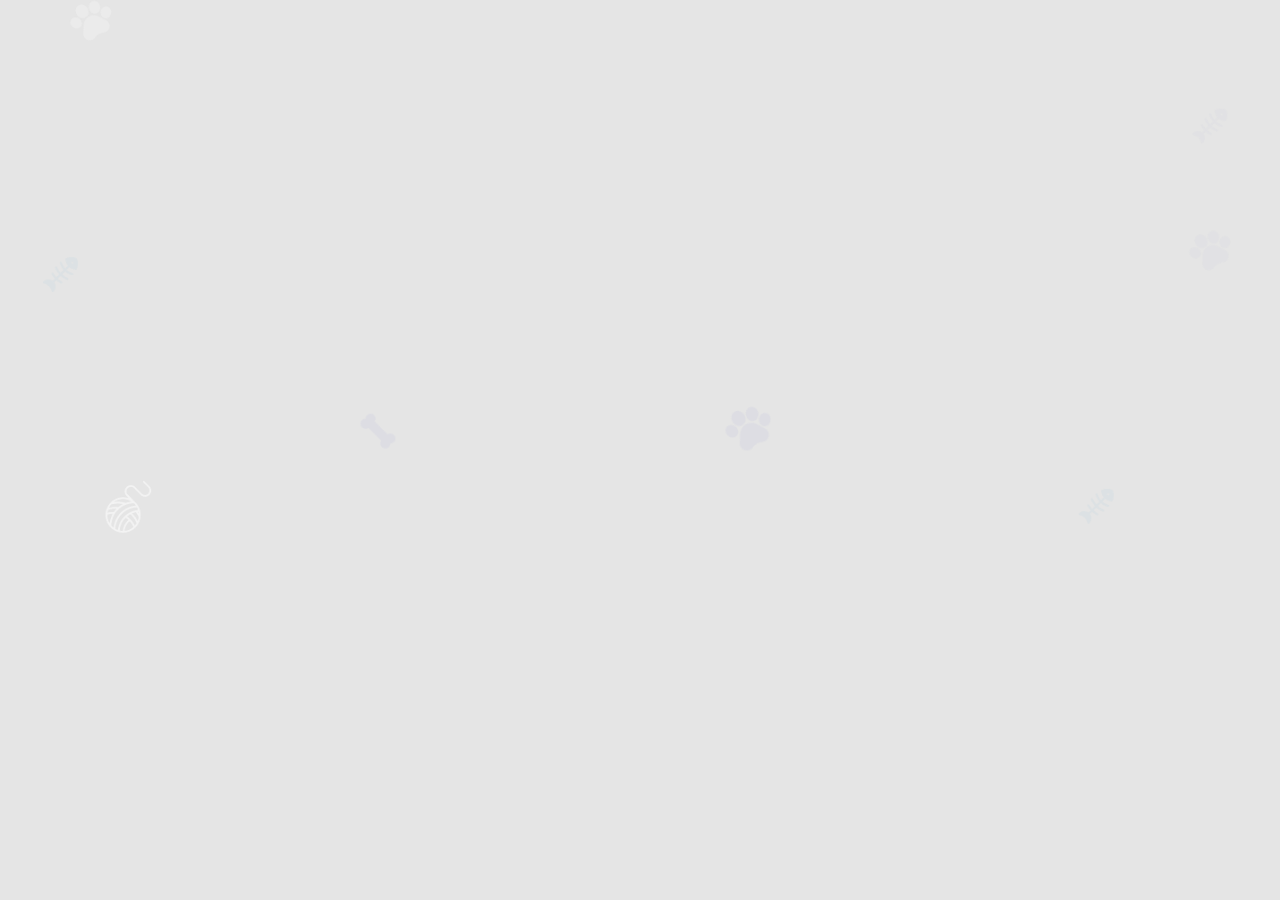
==== faqs.html @ dd7ba3a1 "Add page faqs" ====
<!DOCTYPE html>
<html lang="ru">
<head>
  <meta charset="UTF-8">
  <meta http-equiv="X-UA-Compatible" content="IE=edge">
  <meta name="viewport" content="width=device-width, initial-scale=1.0">
  <title>faqs</title>
  <link rel="stylesheet" href="./css/faqs.css">
  <link rel="stylesheet" href="./css/normalize.css">
</head>
<body>

  <section class="modal">
    <div class="container">

    </div>
  </section>

</body>
</html>
---- css/faqs.css ----
@font-face {
  font-family: "Futura PT", "Arial", sans-serif;
  src: url("../fonts/FuturaPT-Bold.woff2") format("woff2"),
      url("../fonts/FuturaPT-Bold.woff") format("woff");
}

@font-face {
  font-family: "Futura PT", "Arial", sans-serif;
  src: url("../fonts/FuturaPT-Light.woff2") format("woff2"),
      url("../fonts/FuturaPT-Light.woff") format("woff");
}

@font-face {
  font-family: "Futura PT", "Arial", sans-serif;
  src: url("../fonts/FuturaPT-Medium.woff2") format("woff2"),
      url("../fonts/FuturaPT-Medium.woff") format("woff");
}

html{
  box-sizing: border-box;
  scroll-behavior: smooth;
}

*,
::before,
::after{
  box-sizing: inherit;
}



body{
  padding: 0;
  margin: 0;
  font-family: "Futura PT";
  background-color: #E5E5E5;
  overflow-x: hidden;
  background-image: url(../img/bg.png);
  background-repeat: no-repeat;
  background-position: center;
  background-size: cover;
}

.visually-hidden {
  clip: rect(0 0 0 0);
  clip-path: inset(50%);
  height: 1px;
  overflow: hidden;
  position: absolute;
  white-space: nowrap;
  width: 1px;
}

.container{
  width: 100%;
  max-width: 1260px;
  padding-left: 20px;
  padding-right: 20px;
  margin-left: auto;
  margin-right: auto;
}

/* MODAL */

.modal{
  background: #FFFFFF;
  opacity: 0.9;
}
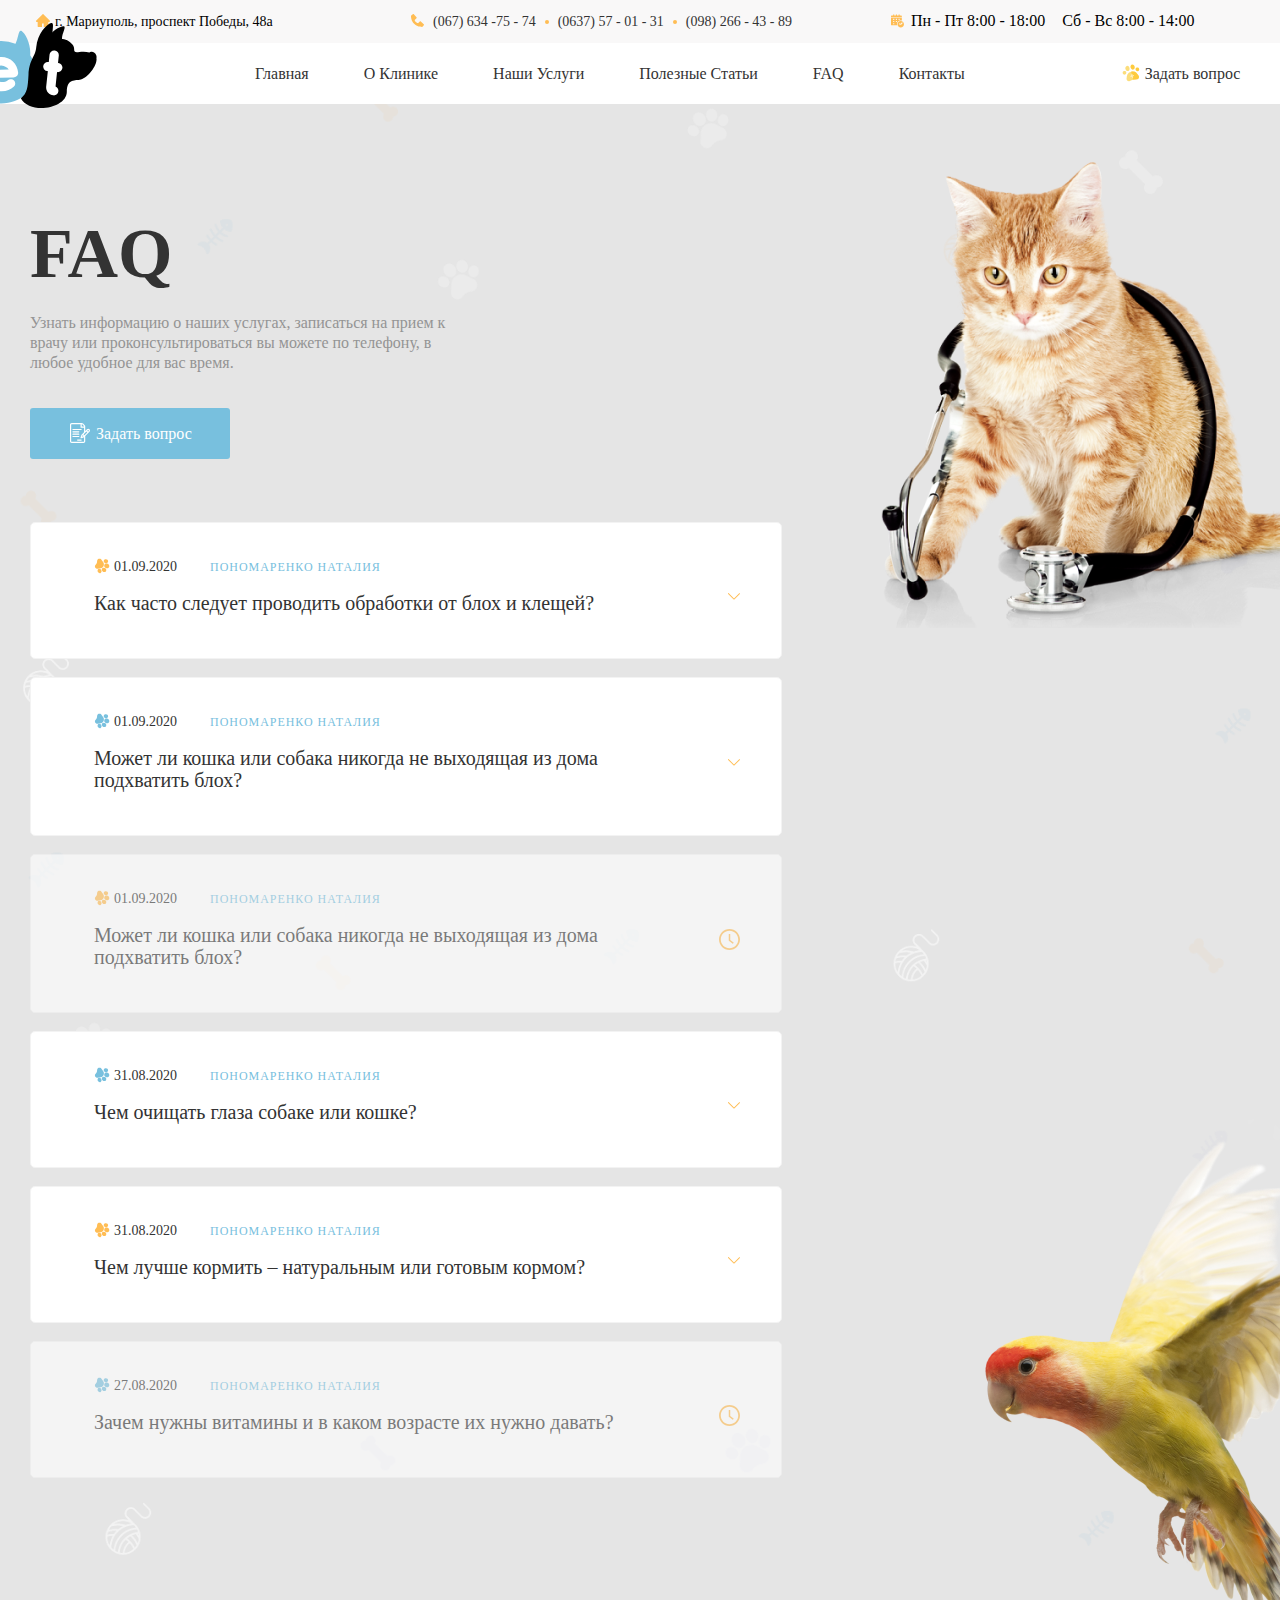
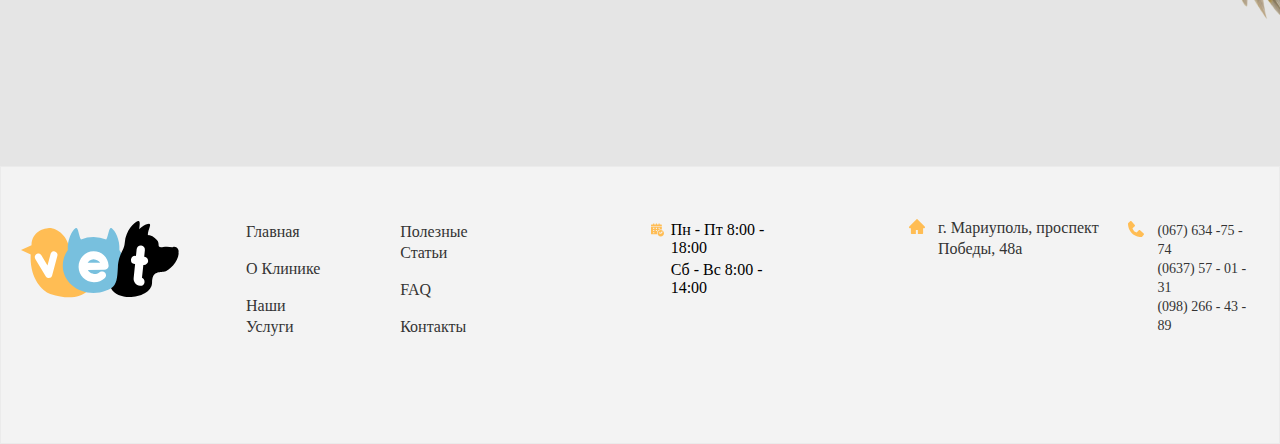
==== commit ea93894a: "finish page faq" ====
--- a/faqs.html
+++ b/faqs.html
@@ -10,11 +10,272 @@
 </head>
 <body>
 
-  <section class="modal">
-    <div class="container">
+  <header class="site-header">
+    <div class="header-top__wrapper">
+      <nav class="site-nav">
+        <div class="container">
+          <div class="header-top">
+            <address class="header-top__address">г. Мариуполь, проспект Победы, 48а</address>
+            <ul class="header-top__list">
+              <li class="header-top__item item-one">
+                <a href="tell:0676347574" class="header-top__link">(067) 634 -75 - 74</a>
+              </li>
+              <li class="header-top__item item">
+                <a href="tell:0637570131" class="header-top__link">(0637) 57 - 01 - 31</a>
+              </li>
+              <li class="header-top__item item">
+                <a href="tell:0982664389" class="header-top__link">(098) 266 - 43 - 89</a>
+              </li>
+            </ul>
+            <div class="header-top__time-wrapper">
+              <p class="header-top__time first-time">Пн - Пт 8:00 - 18:00</p>
+              <p class="header-top__time">Сб - Вс 8:00 - 14:00</p>
+            </div>
+          </div>
+        </div>
+      </nav>
+    </div>
+    <div class="header-bottom__wrapper">
+      <div class="header-bottom__container">
+        <a href="index.html" class="site-logo">
+          <img class="site-logo__img" src="./img/logo.svg" alt="site logo">
+        </a>
+
+        <ul class="header-bottom__list">
+          <li class="header-bottom__item">
+            <a href="index.html" class="header-bottom__link link-main">Главная</a>
+          </li>
+          <li class="header-bottom__item">
+            <a href="#" class="header-bottom__link">О Клинике</a>
+          </li>
+          <li class="header-bottom__item">
+            <a href="services.html" class="header-bottom__link link-our--services">Наши Услуги</a>
+          </li>
+          <li class="header-bottom__item">
+            <a href="#" class="header-bottom__link">Полезные Статьи</a>
+          </li>
+          <li class="header-bottom__item">
+            <a href="faqs.html" class="header-bottom__link">FAQ</a>
+          </li>
+          <li class="header-bottom__item">
+            <a href="#" class="header-bottom__link">Контакты</a>
+          </li>
+        </ul>
+
+        <a href="#" class="header-bottom__link-questions">
+          Задать вопрос
+        </a>
+      </div>
+    </div>
+  </header>
+
+  <main class="site-main">
+    <section class="site-hero">
+      <div class="container">
+        <div class="site-hero__contents">
+          <h1 class="site-hero__heading">FAQ</h1>
+          <p class="site-hero__text">
+            Узнать информацию о наших услугах, записаться на прием к врачу или проконсультироваться вы можете по телефону, в любое удобное для вас время.
+          </p>
+          <button class="js-modal-open" type="button">Задать вопрос</button>
+
+        </div>
+
+        <div class="list-wrapper">
+          <ul class="list">
+
+            <li class="list-item">
+              <div class="item-content--wrapper">
+                <div class="time-wrapper">
+                  <time class="list-time" datetime="2020-09-01">01.09.2020</time>
+                  <p class="list-text">Пономаренко Наталия</p>
+                </div>
+                <div class="heading-wrapper">
+                  <h3 class="list-title">
+                    Как часто следует проводить обработки от блох и клещей?
+                  </h3>
+                  <button class="list-button" type="button"></button>
+                </div>
+              </div>
+            </li>
+
+            <li class="list-item">
+              <div class="item-content--wrapper">
+                <div class="time-wrapper">
+                  <time class="list-time time" datetime="2020-09-01">01.09.2020</time>
+                  <p class="list-text">Пономаренко Наталия</p>
+                </div>
+                <div class="heading-wrapper">
+                  <h3 class="list-title">
+                    Может ли кошка или собака никогда не выходящая из дома подхватить блох?
+                  </h3>
+                  <button class="list-button" type="button"></button>
+                </div>
+              </div>
+            </li>
+
+            <li class="list-item disabled">
+              <div class="item-content--wrapper">
+                <div class="time-wrapper">
+                  <time class="list-time" datetime="2020-09-01">01.09.2020</time>
+                  <p class="list-text">Пономаренко Наталия</p>
+                </div>
+                <div class="heading-wrapper">
+                  <h3 class="list-title">
+                    Может ли кошка или собака никогда не выходящая из дома подхватить блох?
+                  </h3>
+                  <button class="list-button btn" type="button"></button>
+                </div>
+              </div>
+            </li>
+
+            <li class="list-item">
+              <div class="item-content--wrapper">
+                <div class="time-wrapper">
+                  <time class="list-time time" datetime="2020-09-01">31.08.2020</time>
+                  <p class="list-text">Пономаренко Наталия</p>
+                </div>
+                <div class="heading-wrapper">
+                  <h3 class="list-title">
+                    Чем очищать глаза собаке или кошке?
+                  </h3>
+                  <button class="list-button" type="button"></button>
+                </div>
+              </div>
+            </li>
+
+            <li class="list-item">
+              <div class="item-content--wrapper">
+                <div class="time-wrapper">
+                  <time class="list-time" datetime="2020-09-01">31.08.2020</time>
+                  <p class="list-text">Пономаренко Наталия</p>
+                </div>
+                <div class="heading-wrapper">
+                  <h3 class="list-title">
+                    Чем лучше кормить – натуральным или готовым кормом?
+                  </h3>
+                  <button class="list-button" type="button"></button>
+                </div>
+              </div>
+            </li>
+
+            <li class="list-item disabled">
+              <div class="item-content--wrapper">
+                <div class="time-wrapper">
+                  <time class="list-time time" datetime="2020-09-01">27.08.2020</time>
+                  <p class="list-text">Пономаренко Наталия</p>
+                </div>
+                <div class="heading-wrapper">
+                  <h3 class="list-title">
+                    Зачем нужны витамины и в каком возрасте их нужно давать?
+                  </h3>
+                  <button class="list-button btn" type="button"></button>
+                </div>
+              </div>
+            </li>
+
+          </ul>
+        </div>
+      </div>
+    </section>
+
+  </main>
+
+
+  <footer class="site-footer">
+    <div class="footer-container">
+      <div class="site-footer__content-wrapper">
+
+        <a href="#" class="footer-logo-link">
+          <img class="footer-logo__img" src="./img/logo.svg" alt="site logo" width="158" height="77">
+        </a>
+
+        <ul class="footer-list__one">
+          <li class="footer-list__item">
+            <a href="index.html" class="footer-list__link">Главная</a>
+          </li>
+          <li class="footer-list__item">
+            <a href="#" class="footer-list__link">О Клинике</a>
+          </li>
+          <li class="footer-list__item">
+            <a href="services.html" class="footer-list__link">Наши Услуги</a>
+          </li>
+        </ul>
+
+        <ul class="footer-list__one">
+          <li class="footer-list__item">
+            <a href="#" class="footer-list__link">Полезные Статьи</a>
+          </li>
+          <li class="footer-list__item">
+            <a href="#" class="footer-list__link">FAQ</a>
+          </li>
+          <li class="footer-list__item">
+            <a href="#" class="footer-list__link">Контакты</a>
+          </li>
+        </ul>
+
+        <ul class="footer-list__three">
+          <li class="list-three__item">
+            <p class="header-top__time first-time">Пн - Пт 8:00 - 18:00</p>
+          </li>
+          <li class="list-three__item">
+            <p class="header-top__time">Сб - Вс 8:00 - 14:00</p>
+          </li>
+        </ul>
+
+        <address class="footer-address">
+          г. Мариуполь, проспект Победы, 48а
+        </address>
+
+        <ul class="footer-tell__list">
+          <li class="footer-tell__item">
+            <a class="footer-tell__link" href="tell:0676347574">
+              (067) 634 -75 - 74
+            </a>
+          </li>
+          <li class="footer-tell__item">
+            <a class="footer-tell__link" href="tell:0637570131">
+              (0637) 57 - 01 - 31
+            </a>
+          </li>
+          <li class="footer-tell__item">
+            <a class="footer-tell__link" href="tell:0982664389">
+              (098) 266 - 43 - 89
+            </a>
+          </li>
+        </ul>
+      </div>
+    </div>
+  </footer>
+
+
+  <section class="modal js-modal">
+    <div class="form-container">
+
+      <div class="content-wrapper">
+        <div class="left-content__wrapper">
+          <button class="button js-modal-close" type="button"></button>
+          <p class="form-info">Авторизация:</p>
+          <a href="#" class="google">Войти через Google</a>
+          <a href="#" class="facebook">Войти через Facebook</a>
+        </div>
+
+        <form class="input-question" action="https://echo.htmlacademy.ru"  method="POST" >
+
+          <h1 class="form-heading">Задать вопрос</h1>
+
+          <input class="input-name" type="text" name="name" placeholder="Ваше имя" required>
+
+          <textarea class="question-input" name="question" cols="30" rows="10" placeholder="Опишите Ваш вопрос."></textarea>
+
+          <button class="form-button" type="submit">Отправить</button>
+        </form>
+      </div>
 
     </div>
   </section>
 
+
+  <script src="js/main.js"></script>
 </body>
 </html>--- a/css/faqs.css
+++ b/css/faqs.css
@@ -60,9 +60,820 @@
   margin-right: auto;
 }
 
+/* HEADER */
+
+.header-top{
+  display: flex;
+  align-items: center;
+  padding-top: 12px;
+  padding-bottom: 12px;
+}
+
+.header-top__wrapper{
+  background-color: #F9F8F8;
+}
+
+.header-top__list{
+  display: flex;
+  align-items: center;
+  list-style: none;
+  margin: 0;
+  padding: 0;
+  margin-left: 106px;
+}
+
+.header-top__address{
+  position: relative;
+  width: 250px;
+  font-style: normal;
+  font-weight: 500;
+  font-size: 14px;
+  line-height: 18px;
+  display: flex;
+  align-items: center;
+  margin: 0;
+  padding: 0;
+  margin-left: 25px;
+}
+
+.header-top__address::before{
+  content: "";
+  display: block;
+  position: absolute;
+  width: 14px;
+  height: 13px;
+  left: -19px;
+  top: 1px;
+  background-image: url(../img/home-icon.svg);
+  background-repeat: no-repeat;
+  background-position: center;
+  background-size: contain;
+}
+
+.header-top__link{
+  width: 107px;
+  font-style: normal;
+  font-weight: 500;
+  font-size: 14px;
+  line-height: 18px;
+  color: #333333;
+  text-decoration: none;
+  margin-left: 22px;
+  transition: color 0.3s ease;
+}
+
+.header-top__link:hover{
+  color: #FFBD54;
+}
+
+.header-top__link:active{
+  opacity: 0.6;
+}
+
+
+.header-top__item{
+  position: relative;
+}
+
+.item-one{
+  position: relative;
+}
+
+.item-one::before{
+  content: "";
+  display: block;
+  position: absolute;
+  width: 13px;
+  height: 13px;
+  left: 0;
+  top: 2px;
+  background-image: url(../img/phone-icon.svg);
+  background-repeat: no-repeat;
+  background-position: center;
+  background-size: contain;
+}
+
+.item{
+  position: relative;
+}
+
+.item::before{
+  content: "";
+  display: block;
+  position: absolute;
+  width: 4px;
+  height: 4px;
+  top: 8px;
+  left: 9px;
+  background-color: #FFBD54;
+  border-radius: 50%;
+}
+
+.header-top__time{
+  margin: 0;
+  padding: 0;
+}
+
+.header-top__time:nth-child(2){
+  margin-left: 17px;
+}
+
+.header-top__time-wrapper{
+  display: flex;
+  align-items: center;
+  margin-left: 119px;
+}
+
+.first-time{
+  position: relative;
+}
+
+.first-time::before {
+  content: "";
+  display: block;
+  position: absolute;
+  width: 14px;
+  height: 14px;
+  left: -20px;
+  top: 2px;
+  background-image: url(../img/icon.svg);
+  background-repeat: no-repeat;
+  background-position: center;
+  background-size: contain;
+}
+
+.header-bottom__wrapper{
+  background-color: #FFFFFF;
+  padding-top: 20px;
+  padding-bottom: 20px;
+}
+
+.header-bottom__list{
+  display: flex;
+  align-items: center;
+  list-style: none;
+  margin: 0;
+  padding: 0;
+  margin-left: 93px;
+}
+
+.header-bottom__container{
+  max-width: 1360px;
+  position: relative;
+  margin-left: auto;
+  margin-right: auto;
+  display: flex;
+  align-items: center;
+}
+
+.site-logo__img{
+  position: absolute;
+  width: 177px;
+  height: 86px;
+  top: -40px;
+  left: -80px;
+}
+
+.header-bottom__list{
+  margin: 0;
+  padding: 0;
+  margin-left: 200px;
+}
+
+.header-bottom__link{
+  text-decoration: none;
+  font-style: normal;
+  font-weight: 500;
+  font-size: 16px;
+  line-height: 21px;
+  color: #333333;
+  margin-left: 55px;
+}
+
+.header-bottom__link-questions{
+  position: relative;
+  margin-left: 180px;
+  font-style: normal;
+  font-weight: 500;
+  font-size: 16px;
+  line-height: 21px;
+  text-align: right;
+  color: #333333;
+  text-decoration: none;
+}
+
+.header-bottom__link-questions::before{
+  content: "";
+  display: block;
+  position: absolute;
+  width: 23px;
+  height: 20px;
+  left: -25px;
+  top: 0;
+  background-image: url(../img/pet.svg);
+  background-repeat: no-repeat;
+  background-position: center;
+  background-size: contain;
+}
+
+.link-main{
+  position: relative;
+}
+
+.link-our--services::before{
+  content: "";
+  display: block;
+  position: absolute;
+  width: 20px;
+  height: 20px;
+  left: -30px;
+  top: 0;
+  background-image: url(../img/active.svg);
+  background-repeat: no-repeat;
+  background-position: center;
+  background-size: contain;
+}
+
+.header-bottom__link:hover{
+  color: #FFBD54;
+}
+
+.header-bottom__link:active{
+  opacity: 0.6;
+}
+
+/* SITE HERO */
+
+.site-hero{
+  padding-top: 118px;
+  padding-bottom: 270px;
+}
+
+.site-hero__contents{
+  position: relative;
+}
+
+.site-hero__contents::before{
+  content: "";
+  display: block;
+  position: absolute;
+  width: 569px;
+  height: 466px;
+  right: -200px;
+  top: -60px;
+  background-image: url(../img/kisspng-cat.png);
+  background-repeat: no-repeat;
+  background-position: center;
+  background-size: contain;
+}
+
+.site-hero__heading{
+  width: 152px;
+  font-style: normal;
+  font-weight: bold;
+  font-size: 70px;
+  line-height: 64px;
+  color: #333333;
+  margin: 0;
+  padding: 0;
+}
+
+.site-hero__text{
+  font-style: normal;
+  font-weight: normal;
+  font-size: 16px;
+  line-height: 20px;
+  color: #949494;
+  width: 447px;
+  margin: 0;
+  padding: 0;
+  margin-top: 27px;
+  margin-bottom: 35px;
+}
+
+.js-modal-open{
+  border: none;
+  font-style: normal;
+  font-weight: 500;
+  font-size: 16px;
+  line-height: 21px;
+  color: #FFFFFF;
+  background: #78C0DE;
+  border-radius: 3px;
+  padding: 15px 38px 15px 66px;
+}
+
+.js-modal-open:hover{
+  cursor: pointer;
+}
+
+.js-modal-open:active{
+  opacity: 0.7;
+}
+
+.list-wrapper{
+  padding-top: 63px;
+}
+
+.list{
+  position: relative;
+  list-style: none;
+  margin: 0;
+  padding: 0;
+}
+
+.list::after{
+  content: "";
+  display: block;
+  position: absolute;
+  width: 654px;
+  height: 640px;
+  right: -270px;
+  bottom: -220px;
+  background-image: url(../img/kisspng-rosy.png);
+  background-position: center;
+  background-repeat: no-repeat;
+  background-size: contain;
+}
+
+
+.list-item{
+  width: 752px;
+  background: #FFFFFF;
+  border: 1px solid #F3F3F3;
+  box-sizing: border-box;
+  border-radius: 5px;
+  padding-top: 33px;
+  padding-right: 41px;
+  padding-bottom: 44px;
+  padding-left: 63px;
+  margin-bottom: 18px;
+}
+
+.time-wrapper{
+  display: flex;
+  align-items: center;
+}
+
+.list-time{
+  position: relative;
+  width: 68px;
+  font-style: normal;
+  font-weight: normal;
+  font-size: 14px;
+  line-height: 22px;
+  display: flex;
+  align-items: center;
+  color: #333333;
+  margin: 0;
+  padding: 0;
+  margin-left: 20px;
+}
+
+.list-time::before{
+  content: "";
+  display: block;
+  position: absolute;
+  width: 23px;
+  height: 20px;
+  left: -23px;
+  top: 0;
+  background-image: url(../img/yellow-pet.svg);
+  background-repeat: no-repeat;
+  background-position: center;
+  background-size: contain;
+}
+
+.time{
+  position: relative;
+}
+
+.time::before{
+  content: "";
+  display: block;
+  position: absolute;
+  width: 23px;
+  height: 20px;
+  left: -23px;
+  top: 0;
+  background-image: url(../img/blue-pet.svg);
+  background-repeat: no-repeat;
+  background-position: center;
+  background-size: contain;
+}
+
+.list-text{
+  font-style: normal;
+  font-weight: 500;
+  font-size: 12px;
+  line-height: 22px;
+  display: flex;
+  align-items: center;
+  text-align: right;
+  letter-spacing: 0.08em;
+  text-transform: uppercase;
+  color: #78C0DE;
+  margin: 0;
+  padding: 0;
+  margin-left: 28px;
+}
+
+.heading-wrapper{
+  display: flex;
+  align-items: center;
+  justify-content: space-between;
+}
+
+.list-title{
+  width: 529px;
+  font-style: normal;
+  font-weight: 500;
+  font-size: 20px;
+  line-height: 22px;
+  display: flex;
+  align-items: center;
+  color: #333333;
+  margin: 0;
+  padding: 0;
+  margin-top: 14px;
+}
+
+.list-button{
+  border: none;
+  background-color: #FFFFFF;
+  background-image: url(../img/bottom-vector.svg);
+  width: 9px;
+  height: 16px;
+  background-position: center;
+  background-repeat: no-repeat;
+  background-size: contain;
+}
+
+.btn{
+  background-image: url(../img/clock.svg);
+  width: 21px;
+  height: 21px;
+  background-repeat: no-repeat;
+  background-position: center;
+  background-size: contain;
+}
+
+.disabled{
+  opacity: 0.6;
+}
+
+
+
+/* FOOTER */
+
+.site-footer{
+  background: #F3F3F3;
+  border: 1px solid #EBEBEB;
+  padding-top: 54px;
+  padding-bottom: 90px;
+}
+
+.site-footer__content-wrapper{
+  display: flex;
+}
+
+.footer-list__one{
+  list-style: none;
+  margin: 0;
+  padding: 0;
+  margin-left: 67px;
+}
+
+.footer-list__item{
+  margin-bottom: 16px;
+}
+
+.footer-list__link{
+  font-style: normal;
+  font-weight: 500;
+  font-size: 16px;
+  line-height: 21px;
+  color: #333333;
+  text-decoration: none;
+  transition: color 0.3s ease;
+}
+
+.footer-list__link:hover{
+  color: #FFBD54;
+}
+
+.footer-list__link:active{
+  opacity: 0.6;
+}
+
+.footer-list__three{
+  list-style: none;
+  margin: 0;
+  padding: 0;
+  margin-left: 157px;
+}
+
+.list-three__item{
+  margin-bottom: 3px;
+}
+
+.footer-address{
+  width: 177px;
+  position: relative;
+  font-style: normal;
+  font-weight: 500;
+  font-size: 16px;
+  line-height: 21px;
+  display: flex;
+  align-items: center;
+  color: #333333;
+  height: 0;
+  margin-left: 139px;
+  margin-top: 17px;
+}
+
+.footer-address::before{
+  content: "";
+  display: block;
+  width: 16px;
+  height: 16px;
+  position: absolute;
+  left: -29px;
+  top: -20px;
+  background-image: url(../img/home-icon.svg);
+  background-repeat: no-repeat;
+  background-position: center;
+  background-size: contain;
+}
+
+.footer-container{
+  max-width: 1360px;
+  padding-left: 20px;
+  padding-right: 20px;
+  margin-left: auto;
+  margin-right: auto;
+}
+
+.footer-tell__list{
+  position: relative;
+  list-style: none;
+  margin: 0;
+  padding: 0;
+  margin-left: 50px;
+}
+
+.footer-tell__list::before{
+  content: "";
+  display: block;
+  position: absolute;
+  width: 16px;
+  height: 16px;
+  left: -29px;
+  top: 0;
+  background-image: url(../img/phone-icon.svg);
+  background-repeat: no-repeat;
+  background-position: center;
+  background-size: contain;
+}
+
+.footer-tell__link{
+  text-decoration: none;
+  margin-bottom: 4px;
+  font-style: normal;
+  font-weight: 500;
+  font-size: 14px;
+  line-height: 18px;
+  color: #333333;
+  transition: color 0.3s ease;
+}
+
+.footer-tell__link:hover{
+  color: #FFBD54;
+}
+
+.footer-tell__link:active{
+  opacity: 0.6;
+}
+
+.footer-logo-link:hover{
+  opacity: 0.8;
+}
+
+.footer-logo-link:active{
+  opacity: 0.6;
+}
+
+
 /* MODAL */
 
+
 .modal{
-  background: #FFFFFF;
-  opacity: 0.9;
-}+  display: none;
+  position: fixed;
+  z-index: 99;
+  width: 100%;
+  height: 100%;
+  left: 0;
+  top: 0;
+  background-color: rgba(0, 0, 0, 0.3);
+}
+
+.modal-open{
+  display: block;
+}
+
+.modal-close{
+  display: none;
+}
+
+.modal-open .content-wrapper{
+  animation-name: slide-down;
+  animation-iteration-count: 1;
+  animation-fill-mode: forwards;
+  animation-duration: 0.5s;
+}
+
+@keyframes slide-down {
+  from {
+    transform: translateY(-1200px);
+  }
+
+  to {
+    transform: translateY(0);
+  }
+}
+
+.js-modal-open{
+  position: relative;
+}
+
+.js-modal-open::before{
+  content: "";
+  display: block;
+  position: absolute;
+  width: 21px;
+  height: 21px;
+  top: 15px;
+  left: 39px;
+  background-image: url(../img/document-one.svg);
+  background-repeat: no-repeat;
+  background-position: center;
+  background-size: contain;
+}
+
+.form-container{
+  max-width: 860px;
+  padding-left: 20px;
+  padding-right: 20px;
+  margin-left: auto;
+  margin-right: auto;
+}
+
+.content-wrapper{
+  padding-bottom: 137px;
+  margin-right: -33px;
+  display: flex;
+  background-image: url(../img/popup.png);
+  background-repeat: no-repeat;
+  background-size: 850px;
+  background-position: center;
+}
+
+.left-content__wrapper{
+  display: flex;
+  flex-direction: column;
+}
+
+.button{
+  border: none;
+  background-color: #FFBD54;
+  background-image: url(../img/vector-faqs.svg);
+  width: 18px;
+  height: 18px;
+  background-repeat: no-repeat;
+  background-position: left top;
+  background-size: contain;
+  margin-top: 40px;
+  margin-left: 20px;
+}
+
+.button:hover{
+  cursor: pointer;
+}
+
+.form-info{
+  width: 133px;
+  font-style: normal;
+  font-weight: 500;
+  font-size: 20px;
+  line-height: 30px;
+  color: #333333;
+  margin-left: 71px;
+  margin-top: 109px;
+}
+
+.input-question{
+  display: flex;
+  flex-direction: column;
+  margin-left: 137px;
+}
+
+.input-name{
+  width: 350px;
+}
+
+.question-input{
+  width: 350px;
+  padding-left: 22px;
+  padding-top: 17px;
+  border: none;
+  resize: vertical;
+}
+
+.google{
+  position: relative;
+  width: 250px;
+  font-style: normal;
+  font-weight: 500;
+  font-size: 16px;
+  line-height: 21px;
+  color: #333333;
+  background-color: #ffffff;
+  text-decoration: none;
+  padding: 15px 36px 15px 68px;
+  margin-bottom: 21px;
+  margin-left: 70px;
+}
+
+.google::before{
+  content: "";
+  display: block;
+  position: absolute;
+  left: 36px;
+  top: 15px;
+  width: 20px;
+  height: 20px;
+  background-image: url(../img/google.svg);
+  background-repeat: no-repeat;
+  background-position: center;
+  background-size: contain;
+}
+
+.facebook{
+  position: relative;
+  width: 250px;
+  font-style: normal;
+  font-weight: 500;
+  font-size: 16px;
+  line-height: 21px;
+  color: #333333;
+  background-color: #ffffff;
+  text-decoration: none;
+  margin-left: 70px;
+  padding: 15px 35px 15px 56px;
+}
+
+.facebook::before{
+  content: "";
+  display: block;
+  position: absolute;
+  width: 20px;
+  height: 20px;
+  left: 22px;
+  top: 15px;
+  background-image: url(../img/facebook.svg);
+  background-repeat: no-repeat;
+  background-position: center;
+  background-size: contain;
+}
+
+.form-heading{
+  width: 358px;
+  font-style: normal;
+  font-weight: bold;
+  font-size: 50px;
+  line-height: 54px;
+  color: #333333;
+  margin: 0;
+  padding: 0;
+  margin-bottom: 25px;
+  padding-top: 119px;
+}
+
+.input-name{
+  padding-top: 14px;
+  padding-bottom: 14px;
+  padding-left: 22px;
+  margin-bottom: 21px;
+  border: none;
+}
+
+.form-button{
+  width: 193px;
+  margin-top: 27px;
+  padding: 15px 67px 15px 55px;
+  background-color: #000000;
+  border: none;
+  color: #ffffff;
+}
+
